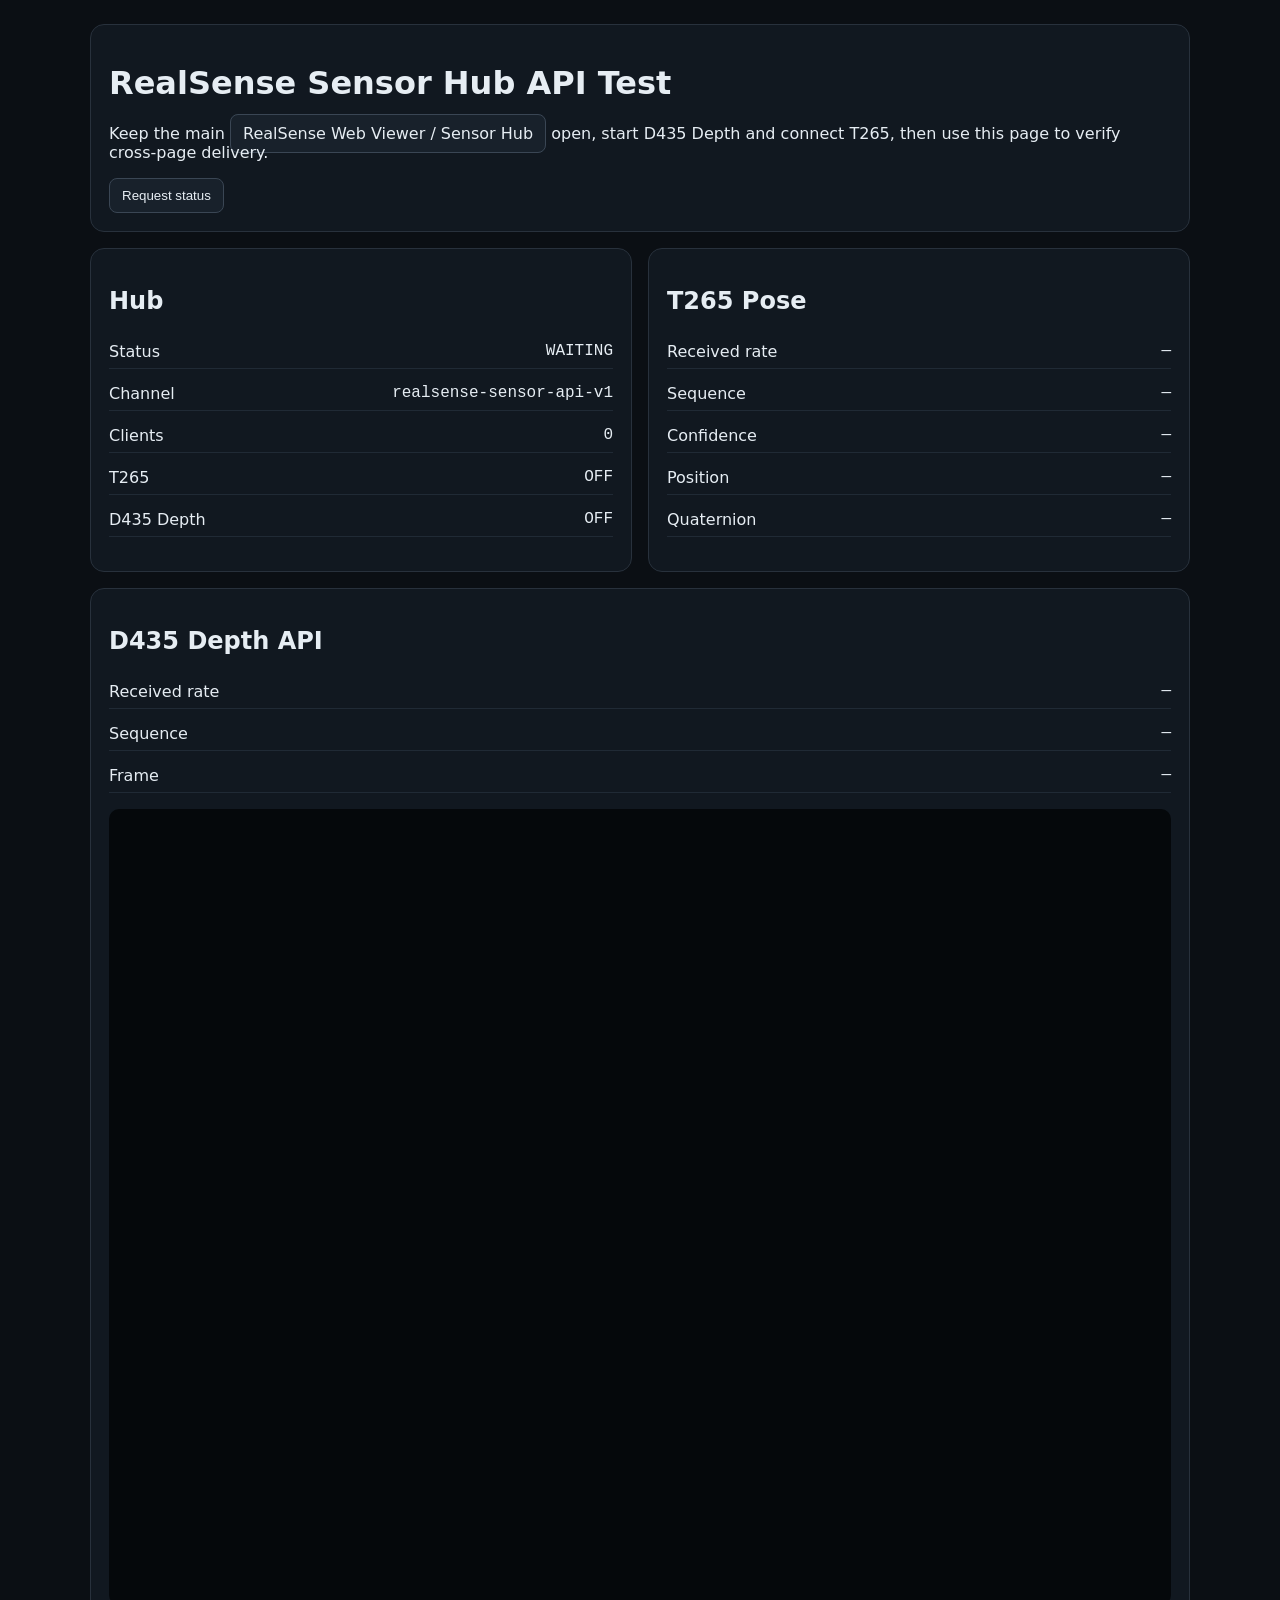
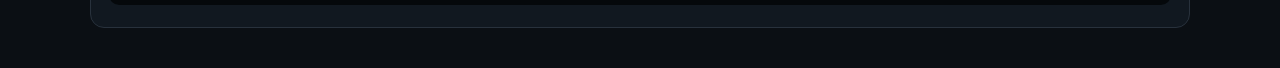
==== sensor-api-test.html @ 2f313cc5 "Add Sensor Hub diagnostic page" ====
<!doctype html>
<html lang="en">
<head>
<meta charset="utf-8">
<meta name="viewport" content="width=device-width,initial-scale=1">
<title>RealSense Sensor Hub API Test</title>
<style>
:root{color-scheme:dark;font-family:Inter,system-ui,sans-serif}body{margin:0;background:#0b0f14;color:#e6edf3}main{max-width:1100px;margin:auto;padding:24px}.card{background:#111820;border:1px solid #28313c;border-radius:14px;padding:18px;margin-bottom:16px}.grid{display:grid;grid-template-columns:repeat(2,minmax(0,1fr));gap:16px}dl{display:grid;gap:8px}dl div{display:flex;justify-content:space-between;border-bottom:1px solid #202a35;padding:7px 0}dd{margin:0;font-family:ui-monospace,monospace;text-align:right}canvas{width:100%;image-rendering:pixelated;background:#05080b;border-radius:10px}button,a{background:#18212b;color:#e6edf3;border:1px solid #3a4654;border-radius:8px;padding:9px 12px;text-decoration:none}code{font-family:ui-monospace,monospace}@media(max-width:760px){.grid{grid-template-columns:1fr}}
</style>
</head>
<body><main>
<div class="card"><h1>RealSense Sensor Hub API Test</h1><p>Keep the main <a href="./" target="_blank">RealSense Web Viewer / Sensor Hub</a> open, start D435 Depth and connect T265, then use this page to verify cross-page delivery.</p><button id="refresh">Request status</button></div>
<div class="grid">
<section class="card"><h2>Hub</h2><dl>
<div><dt>Status</dt><dd id="hubStatus">WAITING</dd></div>
<div><dt>Channel</dt><dd id="channel">—</dd></div>
<div><dt>Clients</dt><dd id="clients">0</dd></div>
<div><dt>T265</dt><dd id="t265Status">OFF</dd></div>
<div><dt>D435 Depth</dt><dd id="depthStatus">OFF</dd></div>
</dl></section>
<section class="card"><h2>T265 Pose</h2><dl>
<div><dt>Received rate</dt><dd id="poseRate">—</dd></div>
<div><dt>Sequence</dt><dd id="poseSeq">—</dd></div>
<div><dt>Confidence</dt><dd id="confidence">—</dd></div>
<div><dt>Position</dt><dd id="position">—</dd></div>
<div><dt>Quaternion</dt><dd id="quaternion">—</dd></div>
</dl></section>
</div>
<section class="card"><h2>D435 Depth API</h2><dl>
<div><dt>Received rate</dt><dd id="depthRate">—</dd></div>
<div><dt>Sequence</dt><dd id="depthSeq">—</dd></div>
<div><dt>Frame</dt><dd id="depthShape">—</dd></div>
</dl><canvas id="depthCanvas" width="320" height="240"></canvas></section>
</main><script type="module" src="src/sensor-api-test.js"></script></body></html>
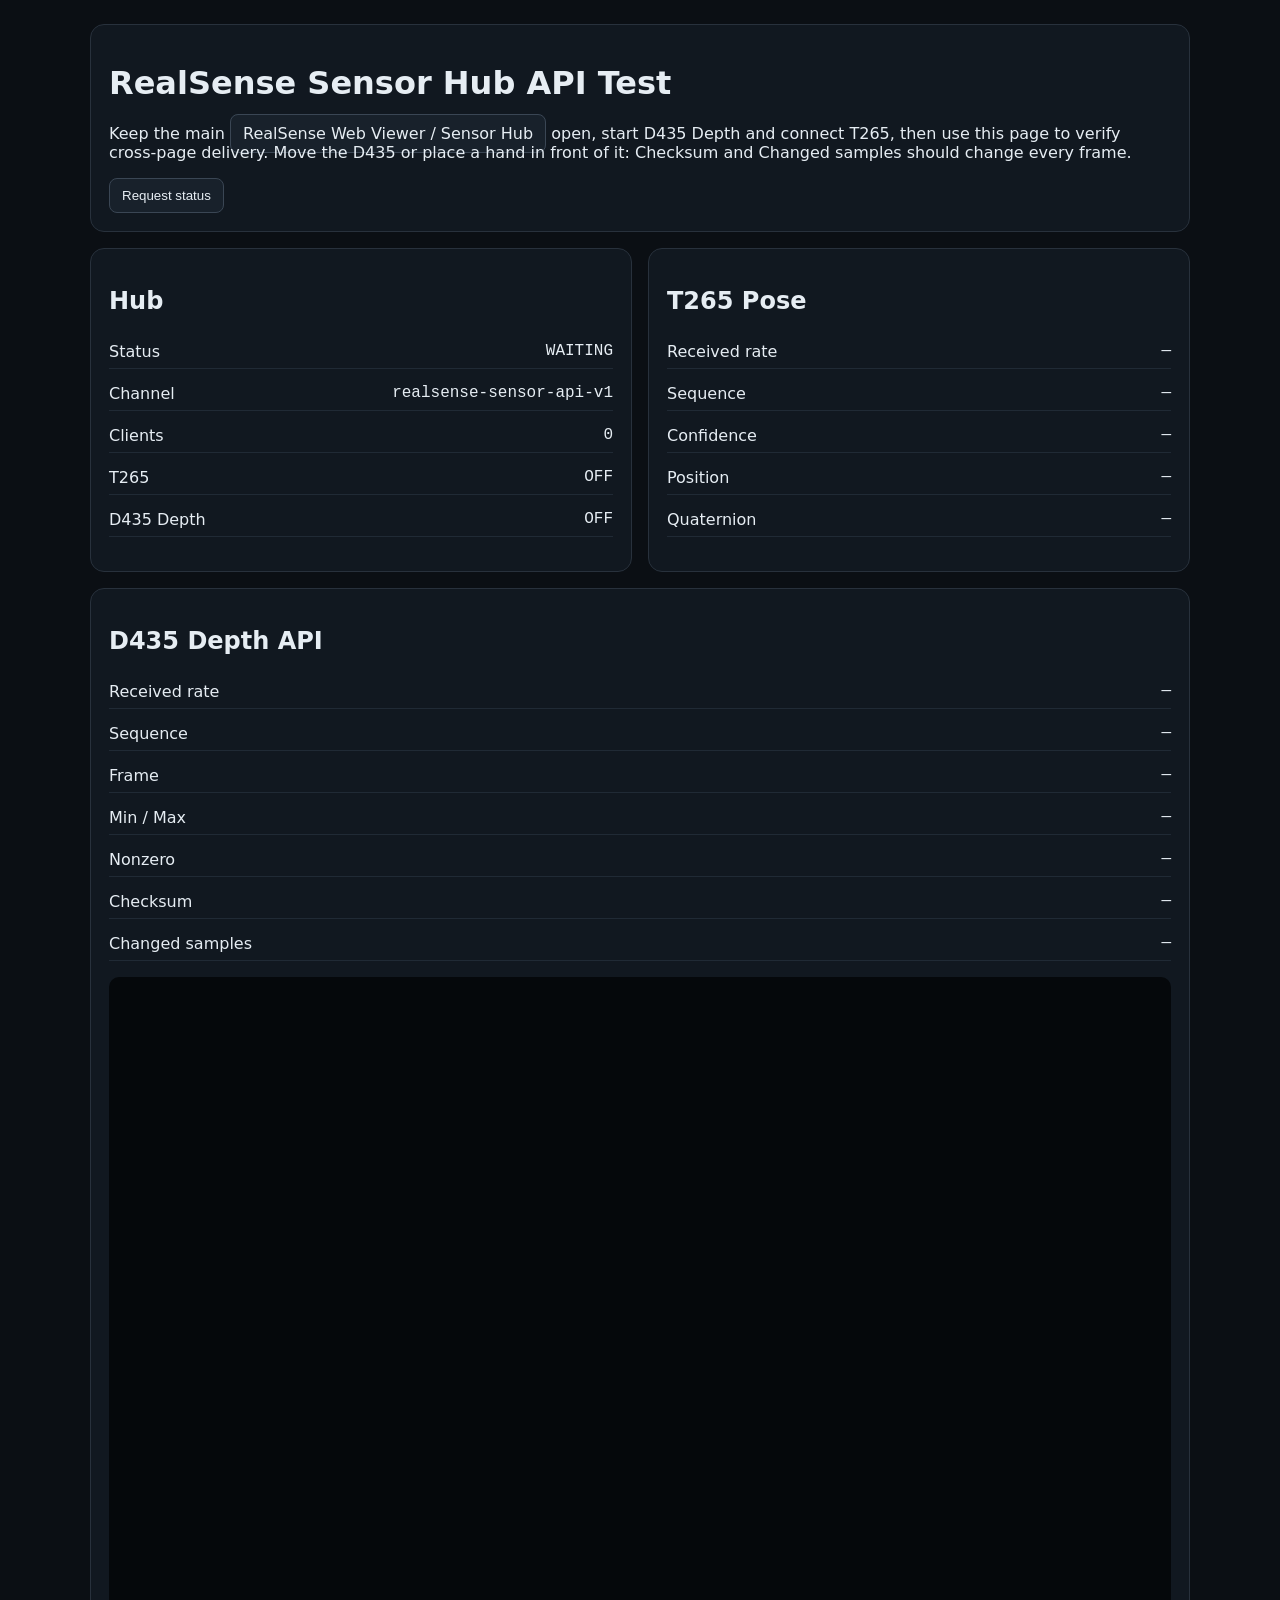
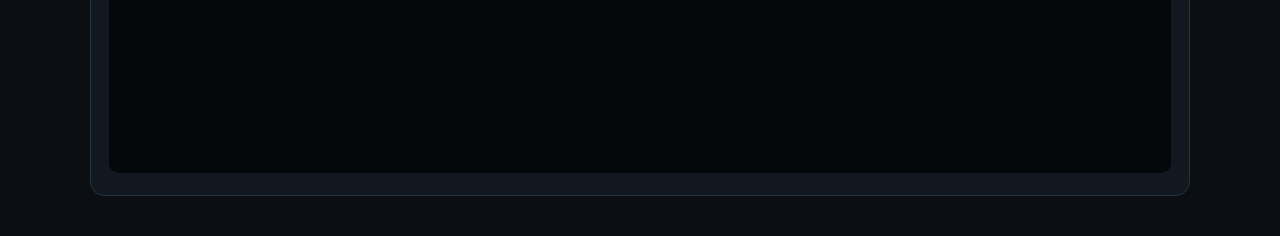
==== commit 52f5de35: "Show depth checksum and change rate" ====
--- a/sensor-api-test.html
+++ b/sensor-api-test.html
@@ -9,7 +9,7 @@
 </style>
 </head>
 <body><main>
-<div class="card"><h1>RealSense Sensor Hub API Test</h1><p>Keep the main <a href="./" target="_blank">RealSense Web Viewer / Sensor Hub</a> open, start D435 Depth and connect T265, then use this page to verify cross-page delivery.</p><button id="refresh">Request status</button></div>
+<div class="card"><h1>RealSense Sensor Hub API Test</h1><p>Keep the main <a href="./" target="_blank">RealSense Web Viewer / Sensor Hub</a> open, start D435 Depth and connect T265, then use this page to verify cross-page delivery. Move the D435 or place a hand in front of it: Checksum and Changed samples should change every frame.</p><button id="refresh">Request status</button></div>
 <div class="grid">
 <section class="card"><h2>Hub</h2><dl>
 <div><dt>Status</dt><dd id="hubStatus">WAITING</dd></div>
@@ -30,5 +30,9 @@
 <div><dt>Received rate</dt><dd id="depthRate">—</dd></div>
 <div><dt>Sequence</dt><dd id="depthSeq">—</dd></div>
 <div><dt>Frame</dt><dd id="depthShape">—</dd></div>
+<div><dt>Min / Max</dt><dd id="depthMinMax">—</dd></div>
+<div><dt>Nonzero</dt><dd id="depthNonzero">—</dd></div>
+<div><dt>Checksum</dt><dd id="depthChecksum">—</dd></div>
+<div><dt>Changed samples</dt><dd id="depthChanged">—</dd></div>
 </dl><canvas id="depthCanvas" width="320" height="240"></canvas></section>
 </main><script type="module" src="src/sensor-api-test.js"></script></body></html>
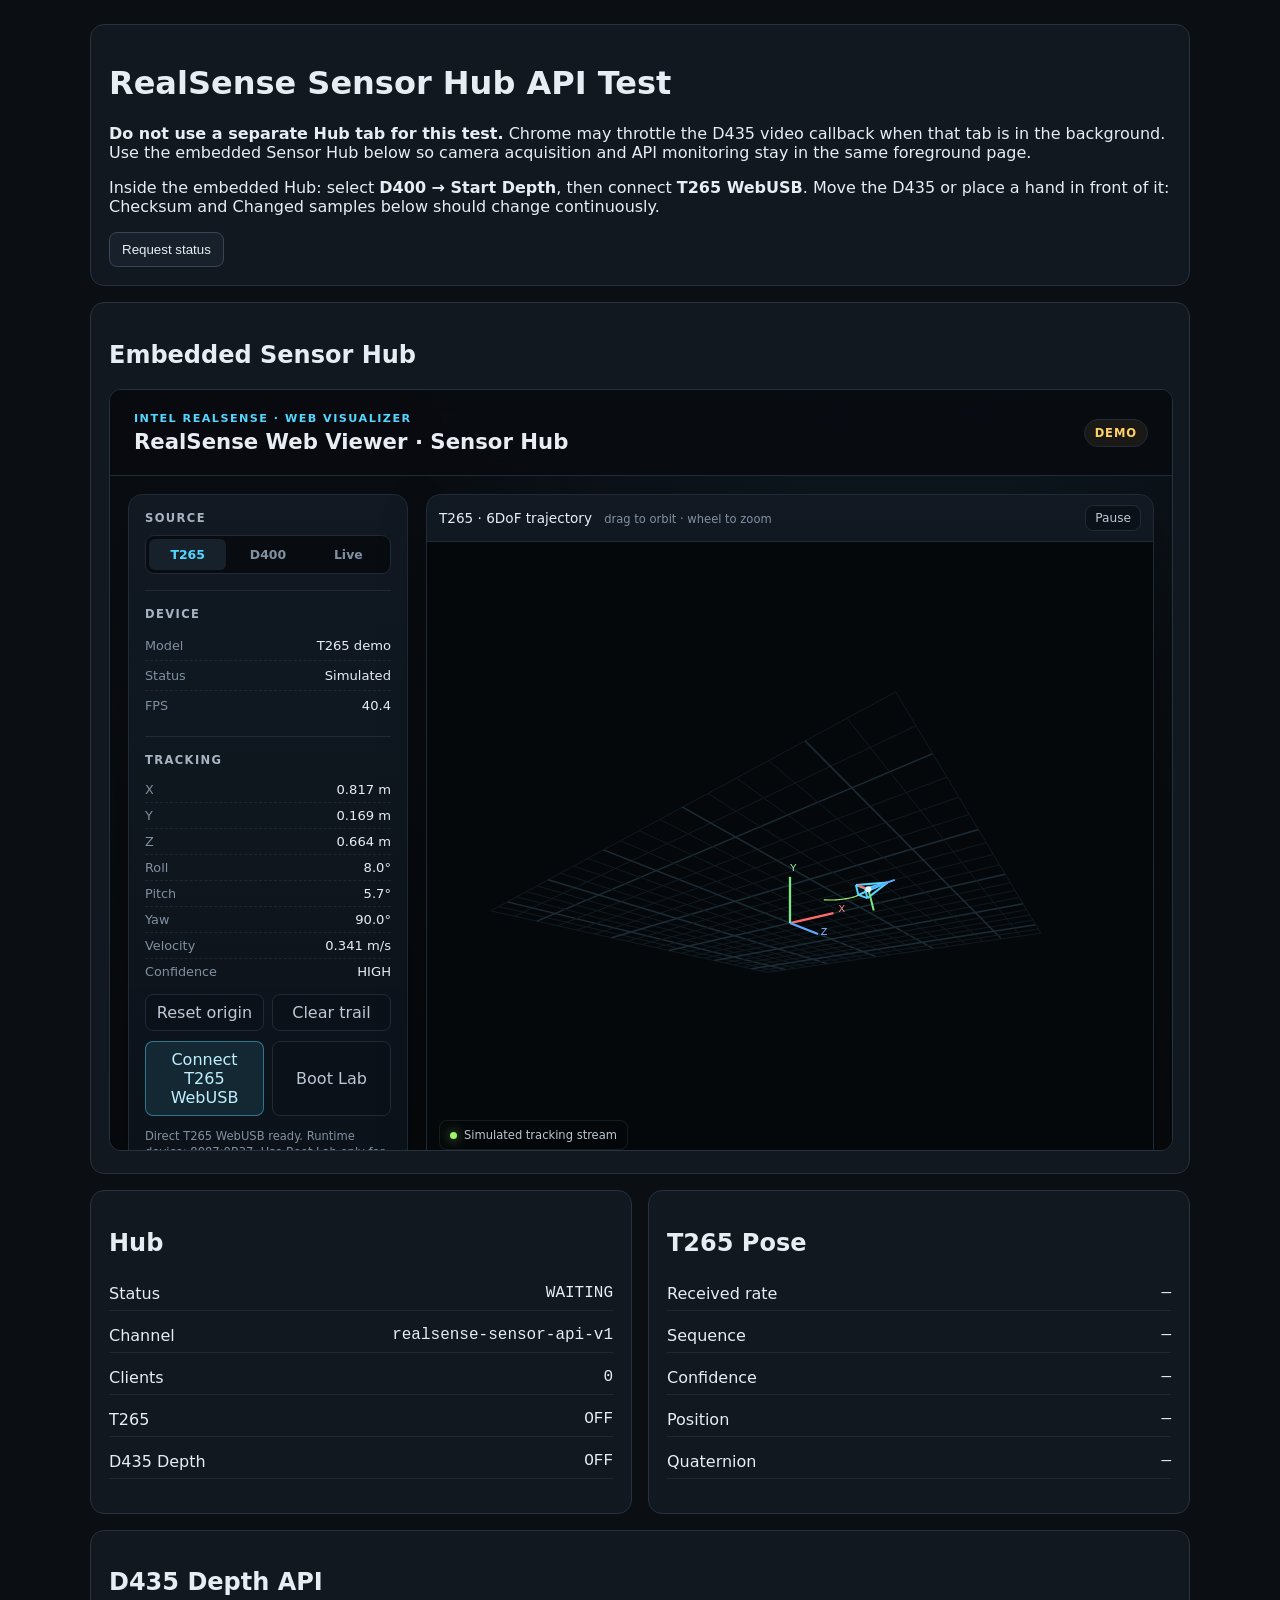
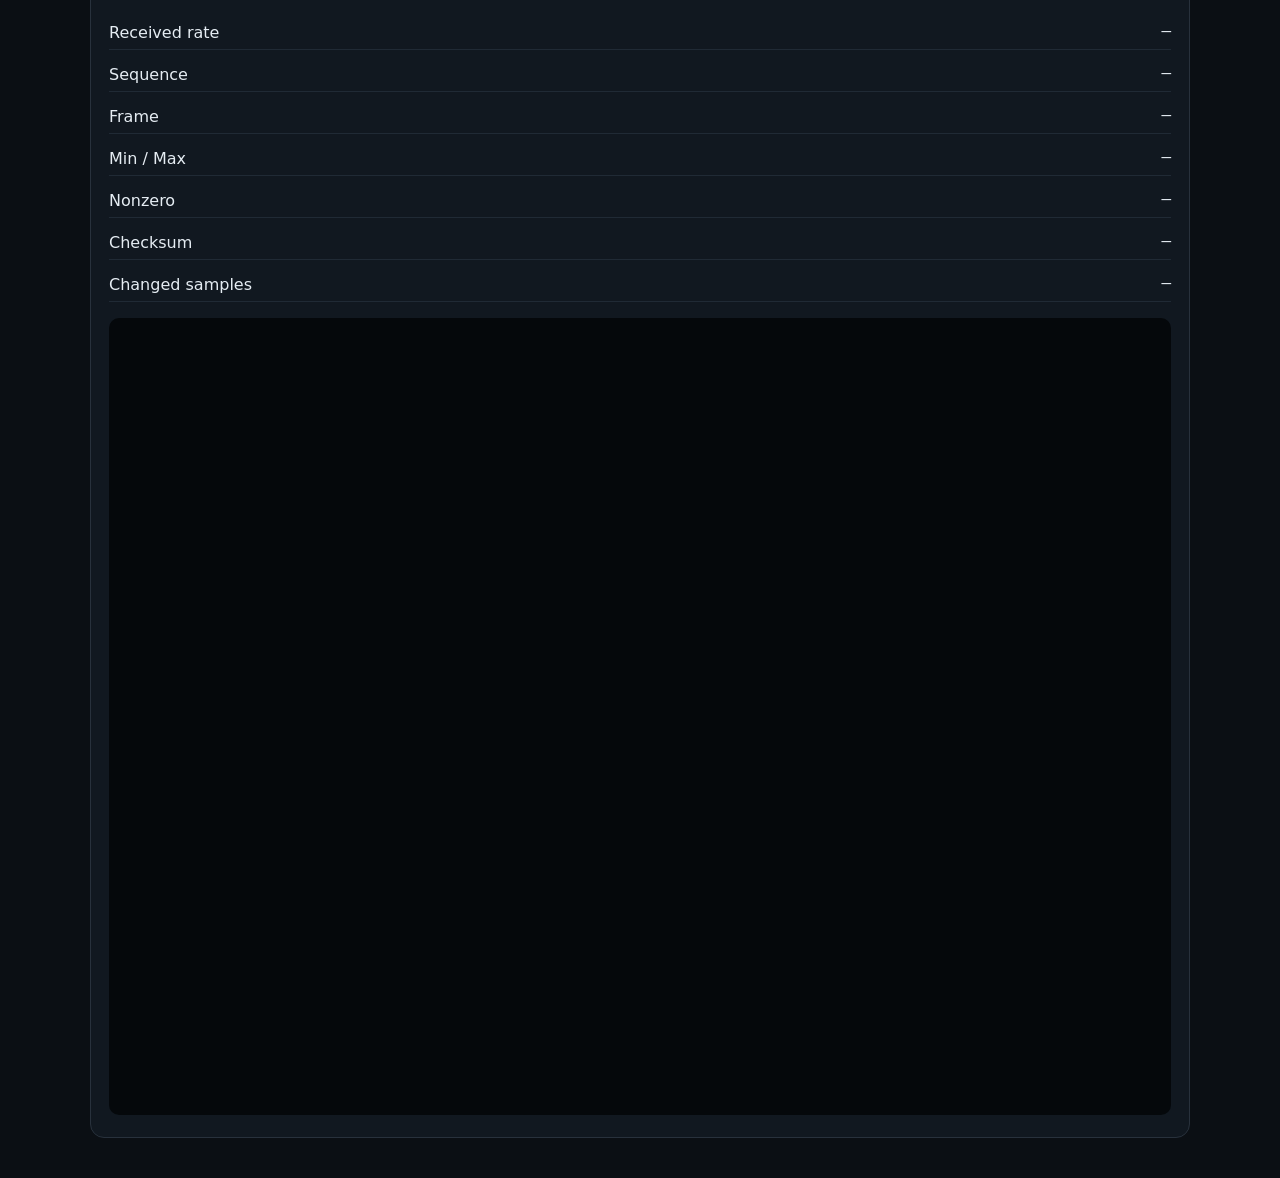
==== commit e6217288: "Embed Sensor Hub in API test to avoid background throttling" ====
--- a/sensor-api-test.html
+++ b/sensor-api-test.html
@@ -5,11 +5,17 @@
 <meta name="viewport" content="width=device-width,initial-scale=1">
 <title>RealSense Sensor Hub API Test</title>
 <style>
-:root{color-scheme:dark;font-family:Inter,system-ui,sans-serif}body{margin:0;background:#0b0f14;color:#e6edf3}main{max-width:1100px;margin:auto;padding:24px}.card{background:#111820;border:1px solid #28313c;border-radius:14px;padding:18px;margin-bottom:16px}.grid{display:grid;grid-template-columns:repeat(2,minmax(0,1fr));gap:16px}dl{display:grid;gap:8px}dl div{display:flex;justify-content:space-between;border-bottom:1px solid #202a35;padding:7px 0}dd{margin:0;font-family:ui-monospace,monospace;text-align:right}canvas{width:100%;image-rendering:pixelated;background:#05080b;border-radius:10px}button,a{background:#18212b;color:#e6edf3;border:1px solid #3a4654;border-radius:8px;padding:9px 12px;text-decoration:none}code{font-family:ui-monospace,monospace}@media(max-width:760px){.grid{grid-template-columns:1fr}}
+:root{color-scheme:dark;font-family:Inter,system-ui,sans-serif}body{margin:0;background:#0b0f14;color:#e6edf3}main{max-width:1100px;margin:auto;padding:24px}.card{background:#111820;border:1px solid #28313c;border-radius:14px;padding:18px;margin-bottom:16px}.hub-frame{width:100%;height:760px;border:1px solid #28313c;border-radius:12px;background:#0b0f14}.grid{display:grid;grid-template-columns:repeat(2,minmax(0,1fr));gap:16px}dl{display:grid;gap:8px}dl div{display:flex;justify-content:space-between;border-bottom:1px solid #202a35;padding:7px 0}dd{margin:0;font-family:ui-monospace,monospace;text-align:right}canvas{width:100%;image-rendering:pixelated;background:#05080b;border-radius:10px}button,a{background:#18212b;color:#e6edf3;border:1px solid #3a4654;border-radius:8px;padding:9px 12px;text-decoration:none}code{font-family:ui-monospace,monospace}@media(max-width:760px){.grid{grid-template-columns:1fr}}
 </style>
 </head>
 <body><main>
-<div class="card"><h1>RealSense Sensor Hub API Test</h1><p>Keep the main <a href="./" target="_blank">RealSense Web Viewer / Sensor Hub</a> open, start D435 Depth and connect T265, then use this page to verify cross-page delivery. Move the D435 or place a hand in front of it: Checksum and Changed samples should change every frame.</p><button id="refresh">Request status</button></div>
+<div class="card"><h1>RealSense Sensor Hub API Test</h1>
+<p><strong>Do not use a separate Hub tab for this test.</strong> Chrome may throttle the D435 video callback when that tab is in the background. Use the embedded Sensor Hub below so camera acquisition and API monitoring stay in the same foreground page.</p>
+<p>Inside the embedded Hub: select <strong>D400 → Start Depth</strong>, then connect <strong>T265 WebUSB</strong>. Move the D435 or place a hand in front of it: Checksum and Changed samples below should change continuously.</p>
+<button id="refresh">Request status</button></div>
+<section class="card"><h2>Embedded Sensor Hub</h2>
+<iframe id="hubFrame" class="hub-frame" src="./?embeddedHub=1" allow="camera; usb" title="Embedded RealSense Sensor Hub"></iframe>
+</section>
 <div class="grid">
 <section class="card"><h2>Hub</h2><dl>
 <div><dt>Status</dt><dd id="hubStatus">WAITING</dd></div>
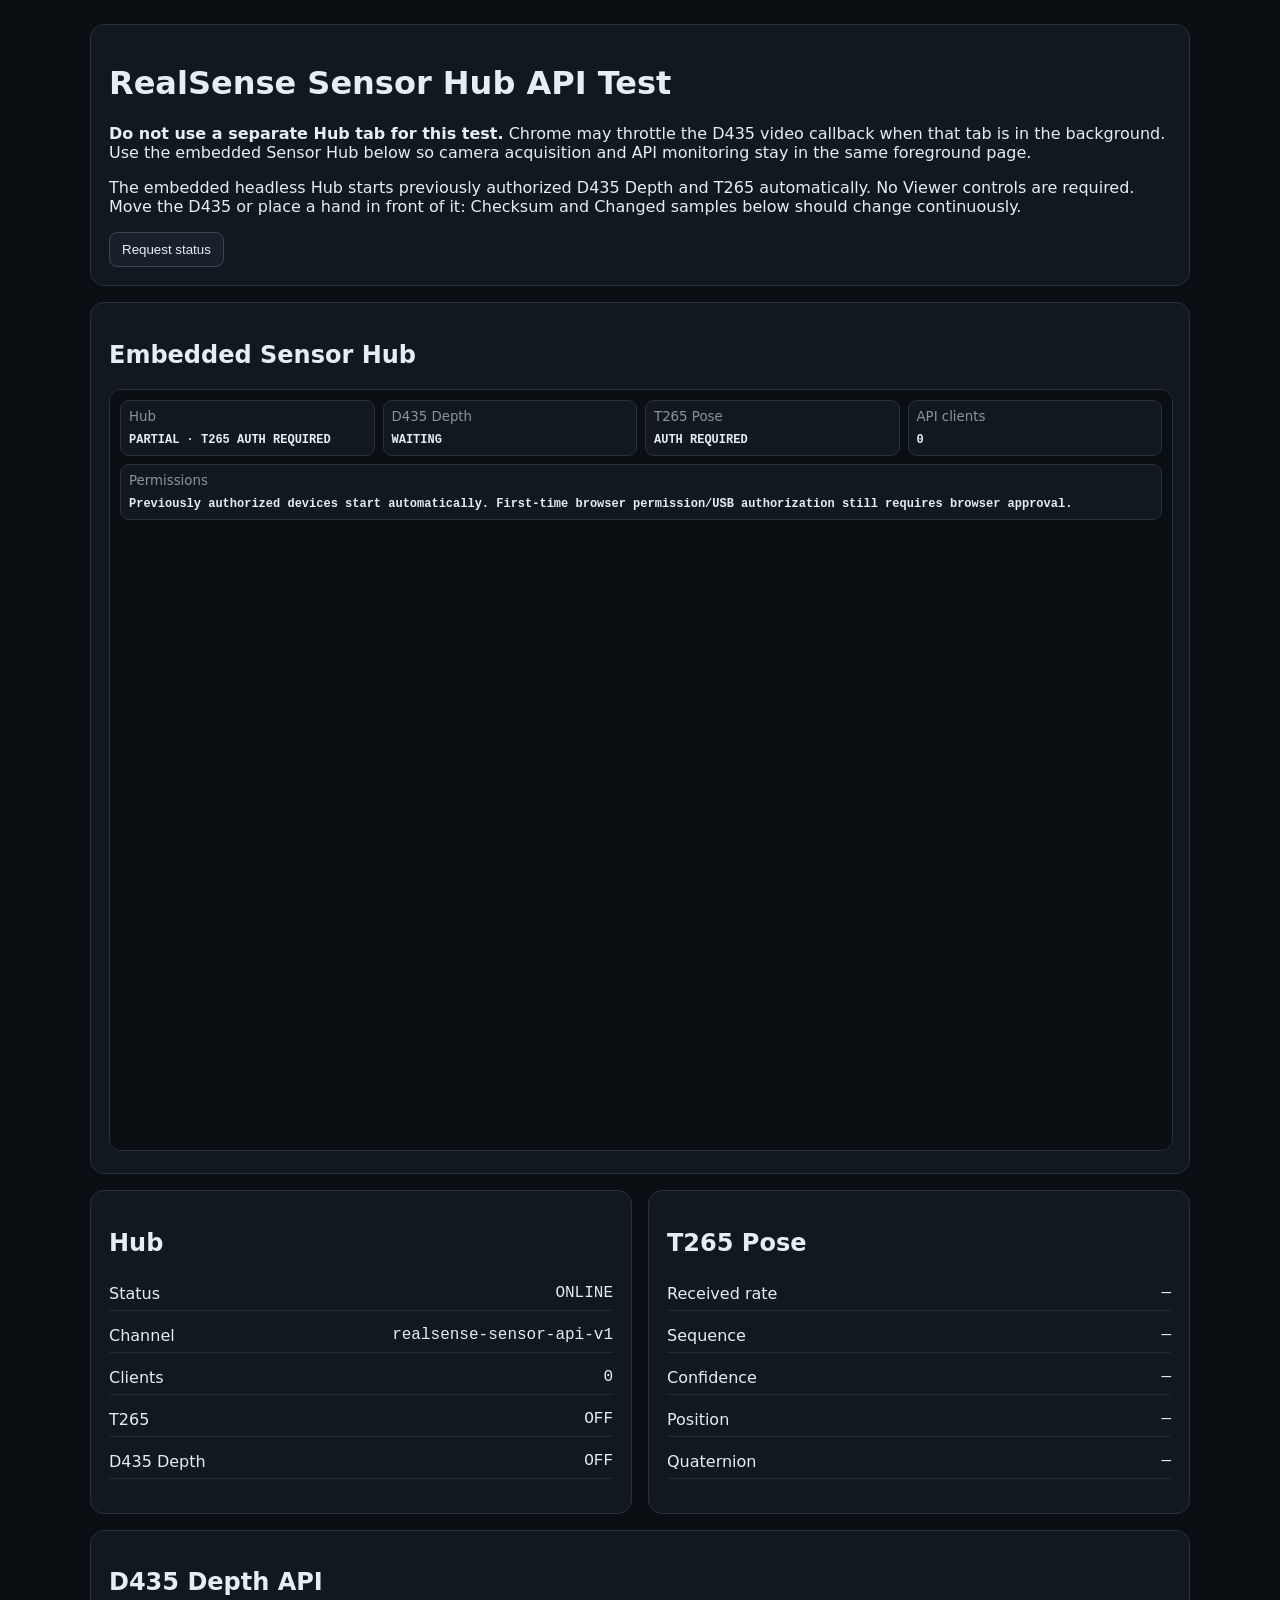
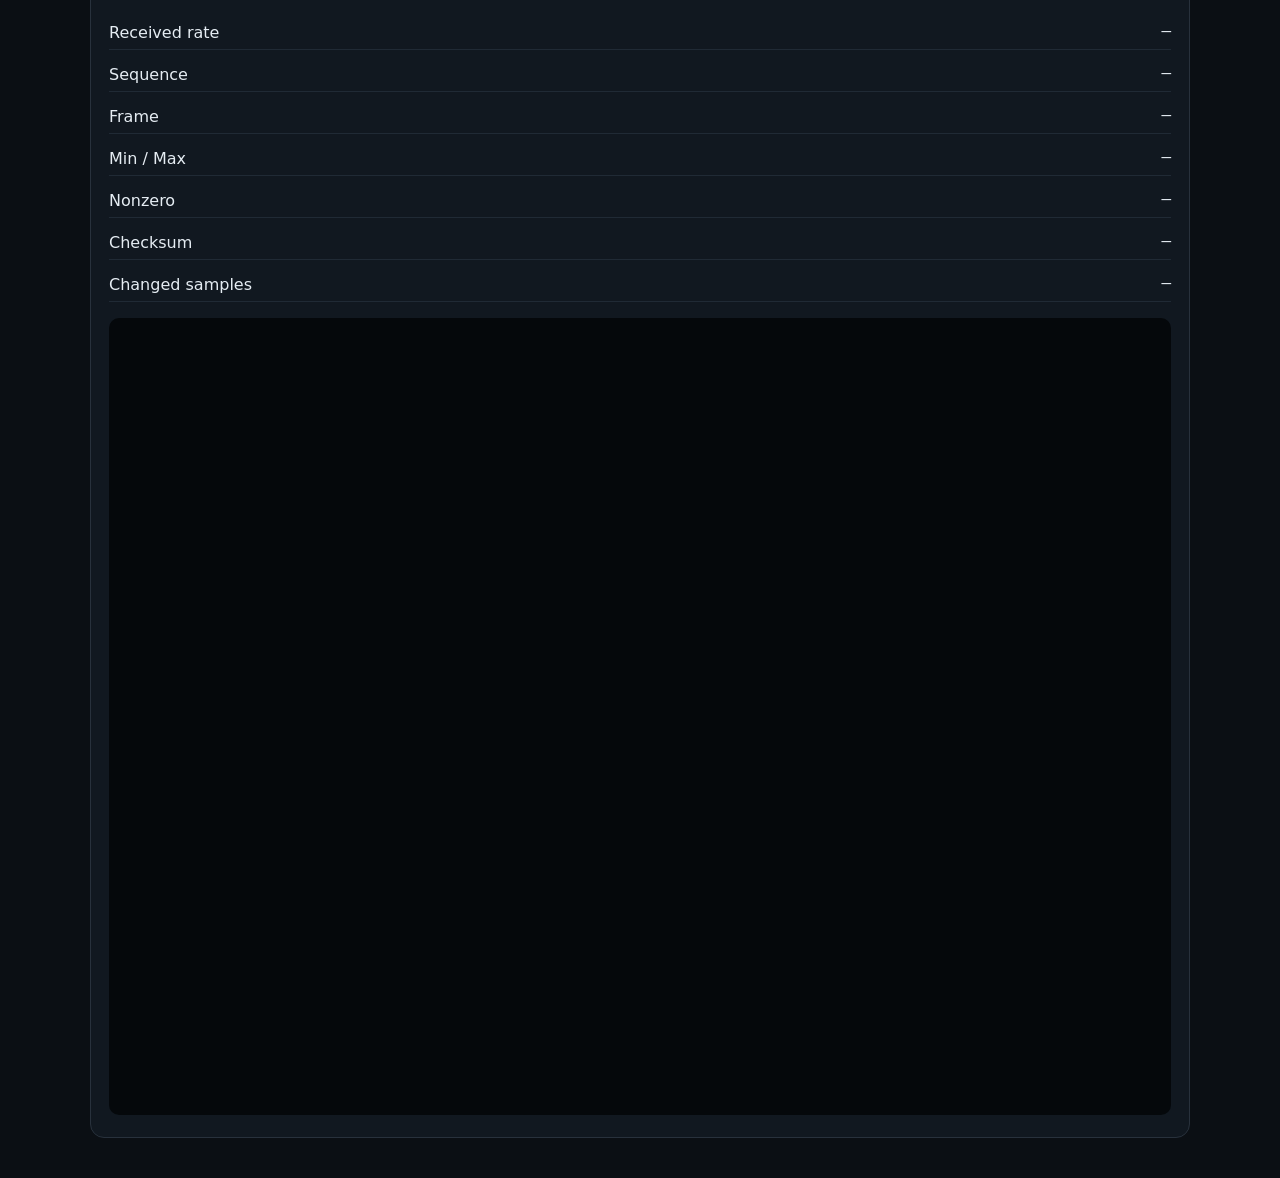
==== commit ef238c17: "Use headless Sensor Hub in API test" ====
--- a/sensor-api-test.html
+++ b/sensor-api-test.html
@@ -11,10 +11,10 @@
 <body><main>
 <div class="card"><h1>RealSense Sensor Hub API Test</h1>
 <p><strong>Do not use a separate Hub tab for this test.</strong> Chrome may throttle the D435 video callback when that tab is in the background. Use the embedded Sensor Hub below so camera acquisition and API monitoring stay in the same foreground page.</p>
-<p>Inside the embedded Hub: select <strong>D400 → Start Depth</strong>, then connect <strong>T265 WebUSB</strong>. Move the D435 or place a hand in front of it: Checksum and Changed samples below should change continuously.</p>
+<p>The embedded headless Hub starts previously authorized D435 Depth and T265 automatically. No Viewer controls are required. Move the D435 or place a hand in front of it: Checksum and Changed samples below should change continuously.</p>
 <button id="refresh">Request status</button></div>
 <section class="card"><h2>Embedded Sensor Hub</h2>
-<iframe id="hubFrame" class="hub-frame" src="./?embeddedHub=1" allow="camera; usb" title="Embedded RealSense Sensor Hub"></iframe>
+<iframe id="hubFrame" class="hub-frame" src="./sensor-hub.html" allow="camera; usb" title="Embedded RealSense Sensor Hub"></iframe>
 </section>
 <div class="grid">
 <section class="card"><h2>Hub</h2><dl>
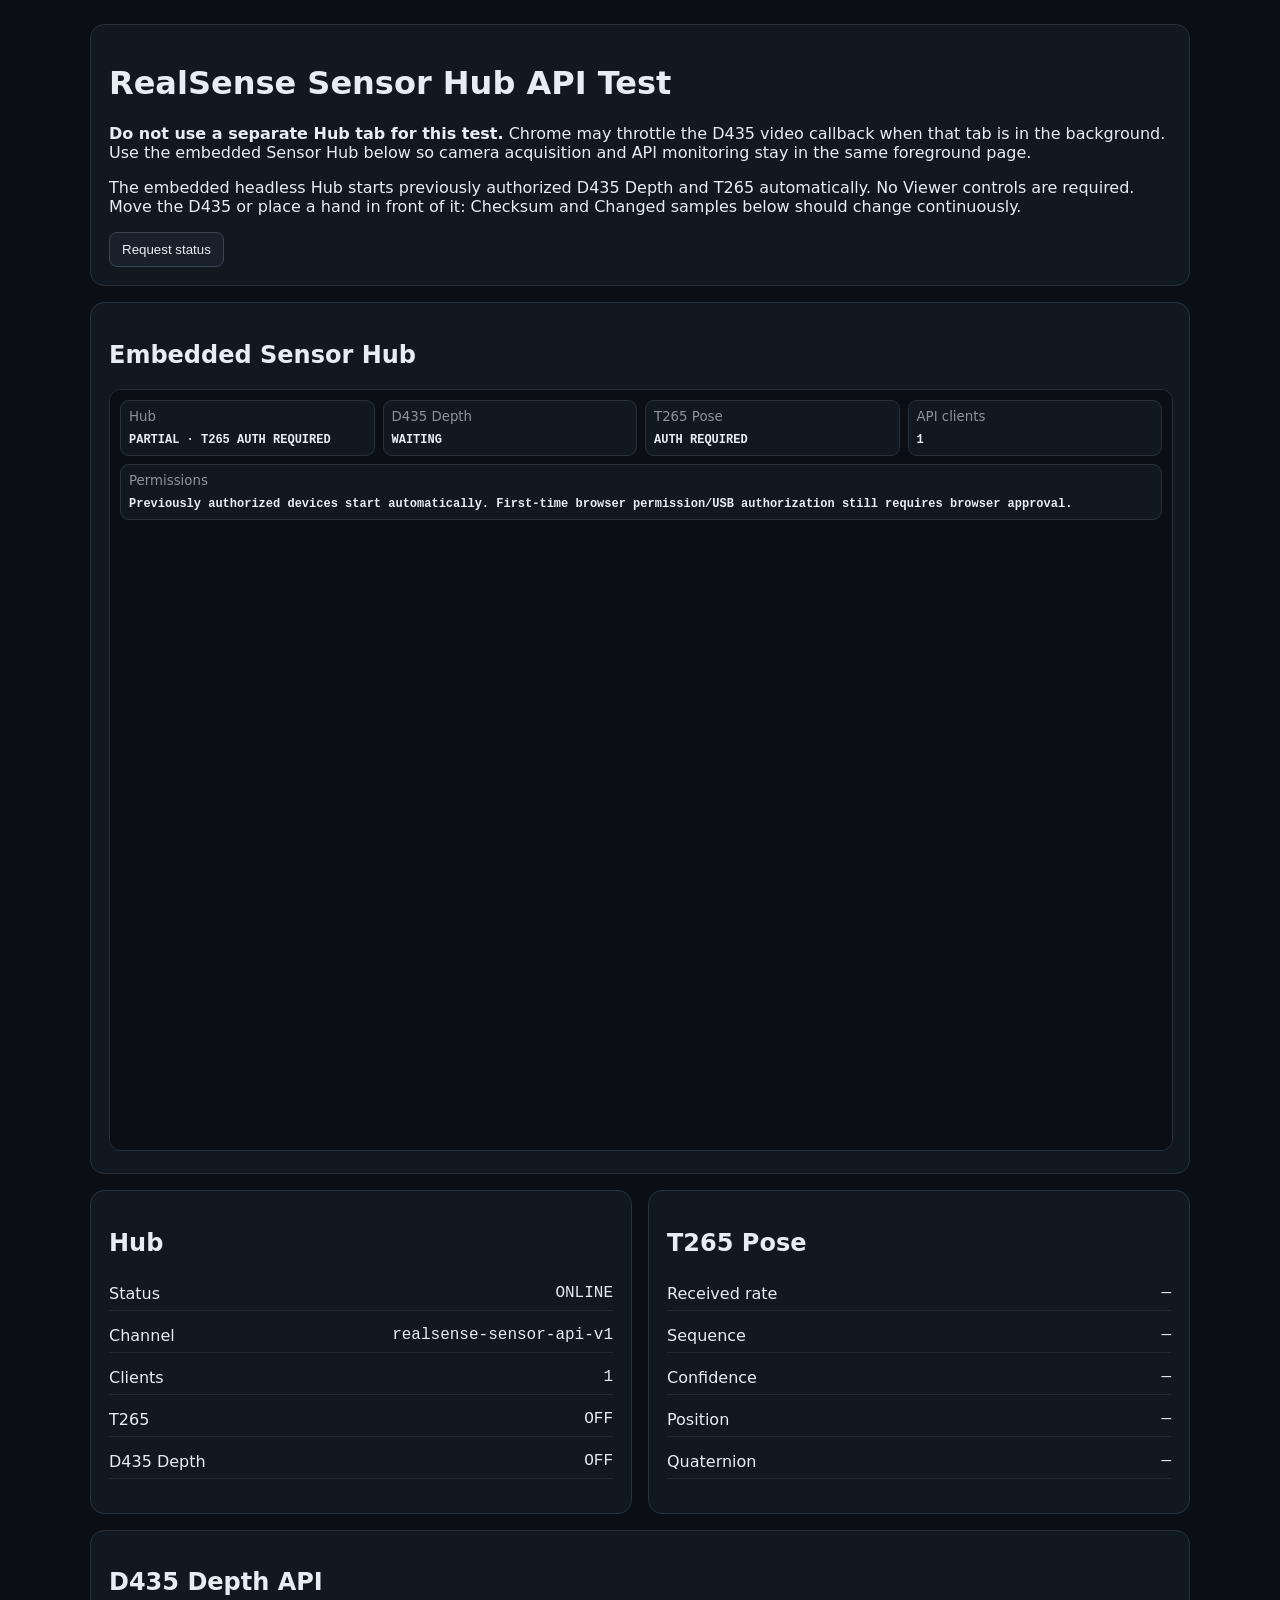
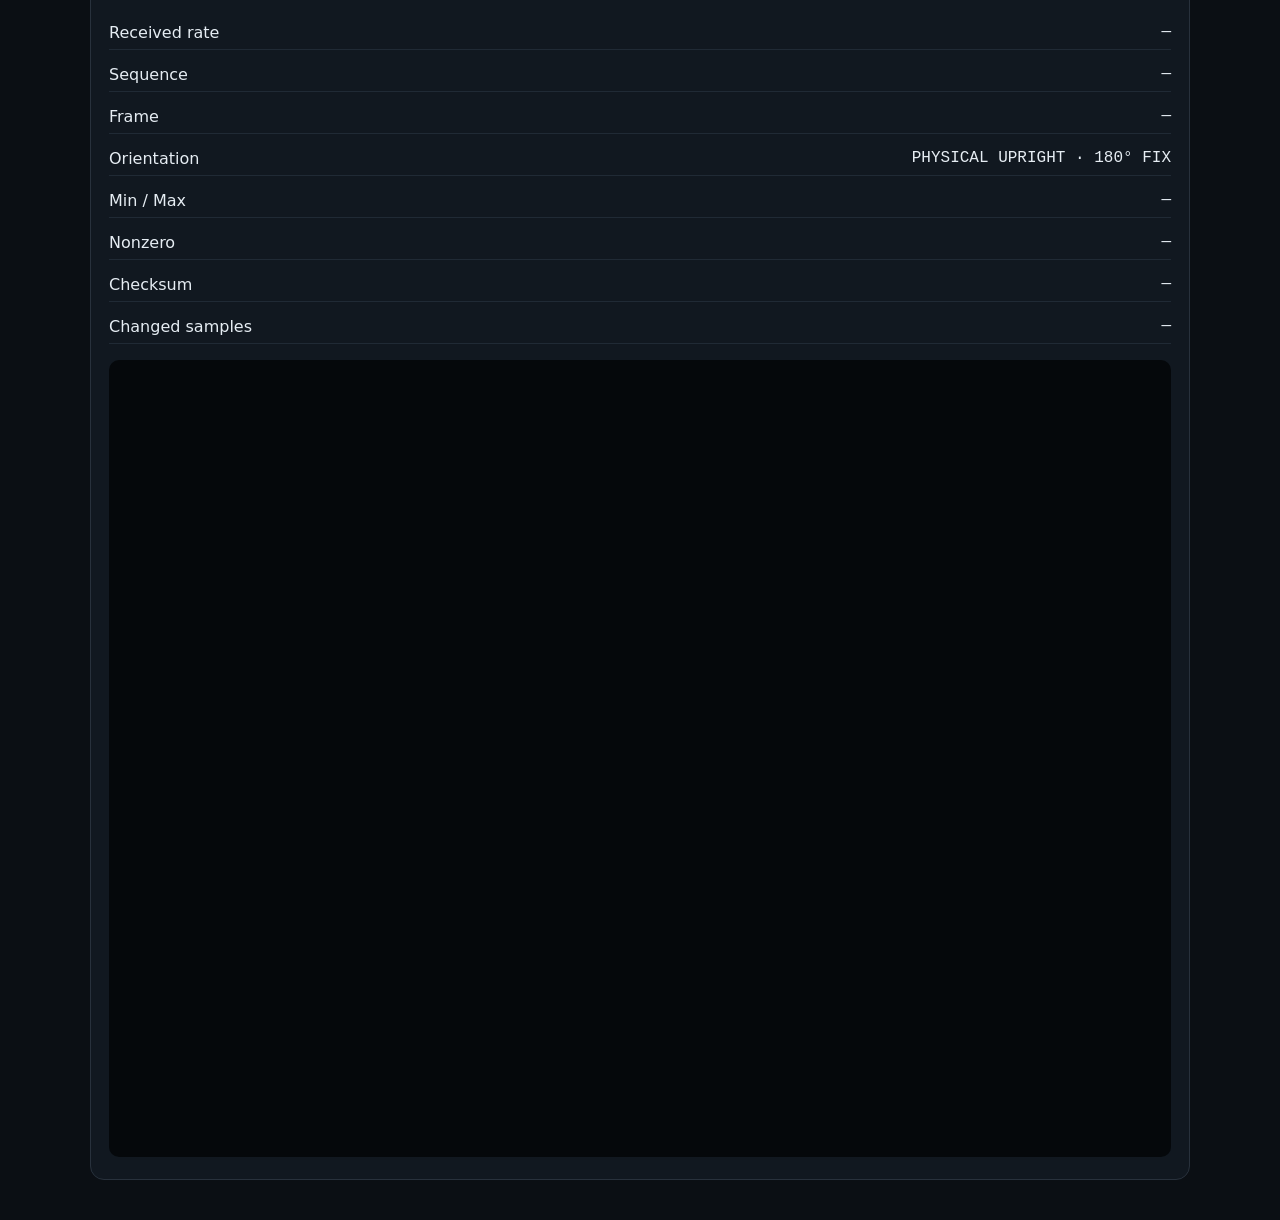
==== commit b119a8f8: "Show corrected D435 orientation in API test" ====
--- a/sensor-api-test.html
+++ b/sensor-api-test.html
@@ -36,6 +36,7 @@
 <div><dt>Received rate</dt><dd id="depthRate">—</dd></div>
 <div><dt>Sequence</dt><dd id="depthSeq">—</dd></div>
 <div><dt>Frame</dt><dd id="depthShape">—</dd></div>
+<div><dt>Orientation</dt><dd>PHYSICAL UPRIGHT · 180° FIX</dd></div>
 <div><dt>Min / Max</dt><dd id="depthMinMax">—</dd></div>
 <div><dt>Nonzero</dt><dd id="depthNonzero">—</dd></div>
 <div><dt>Checksum</dt><dd id="depthChecksum">—</dd></div>
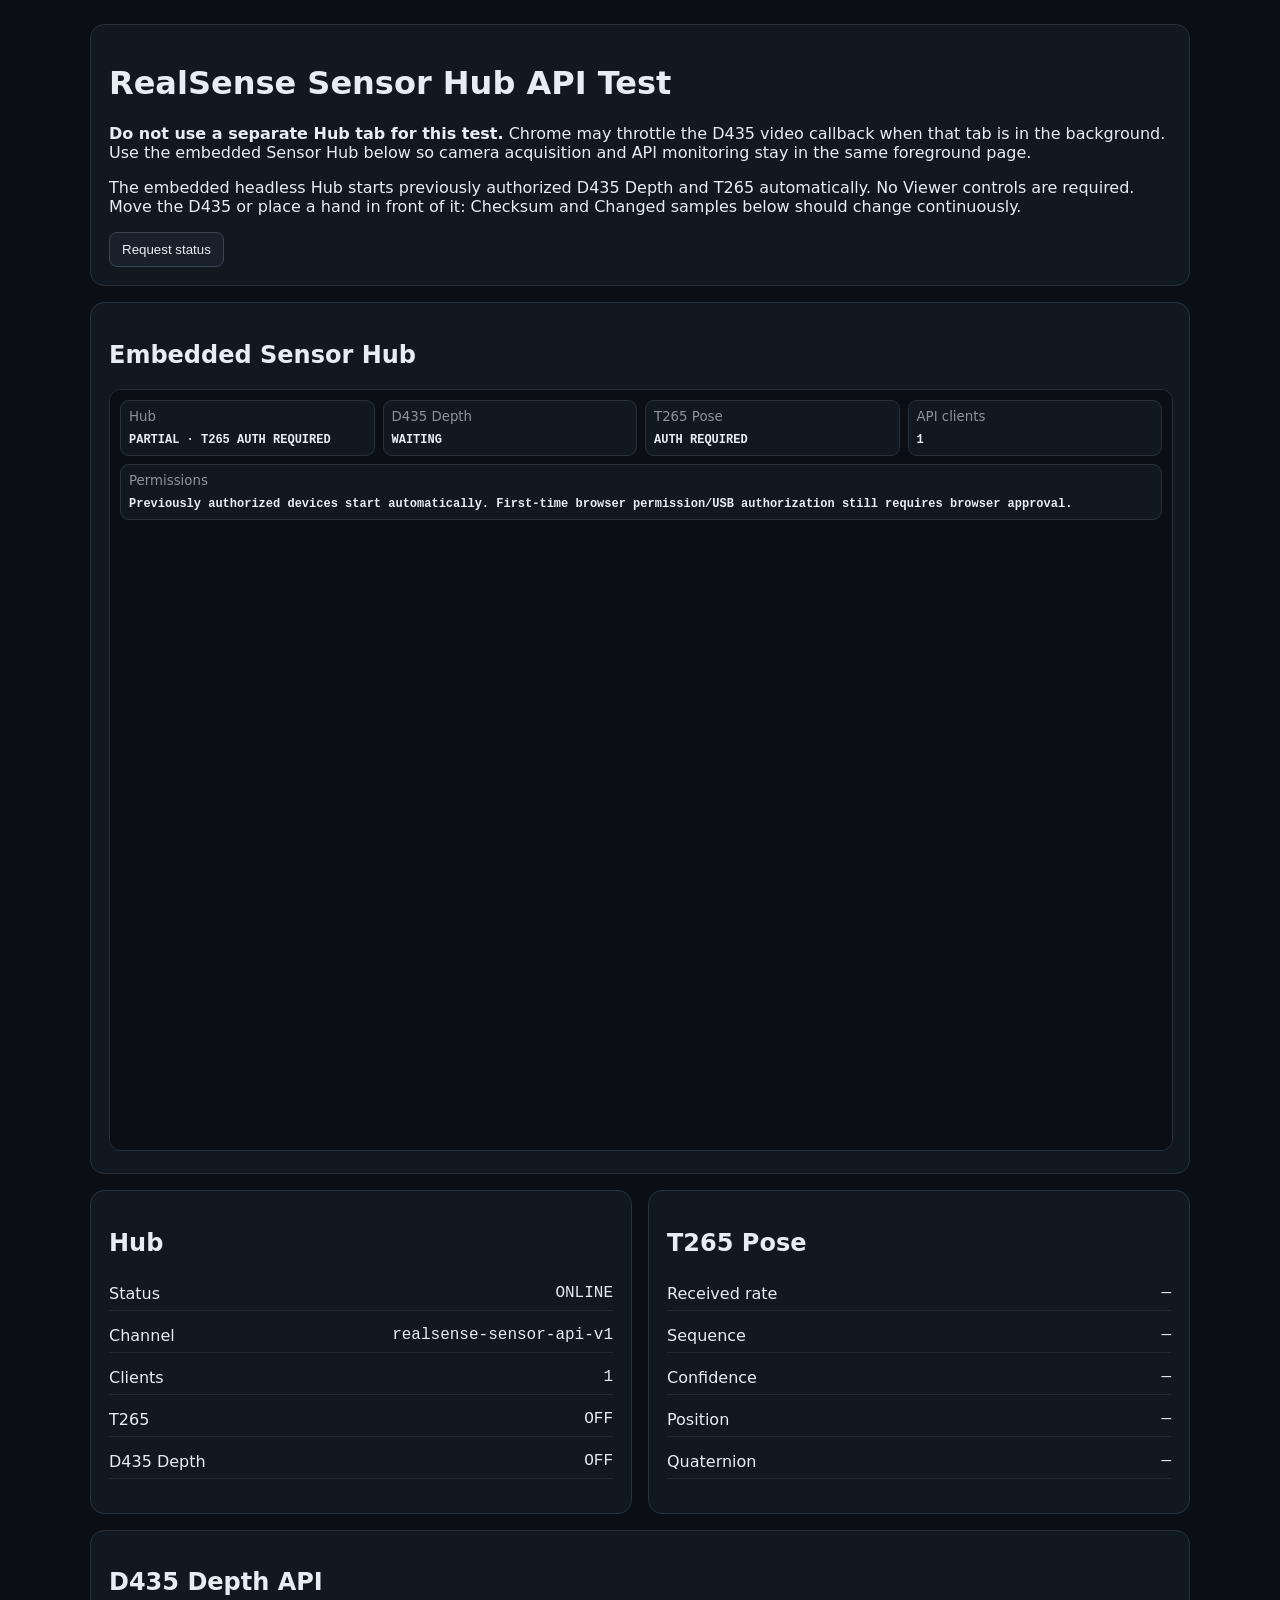
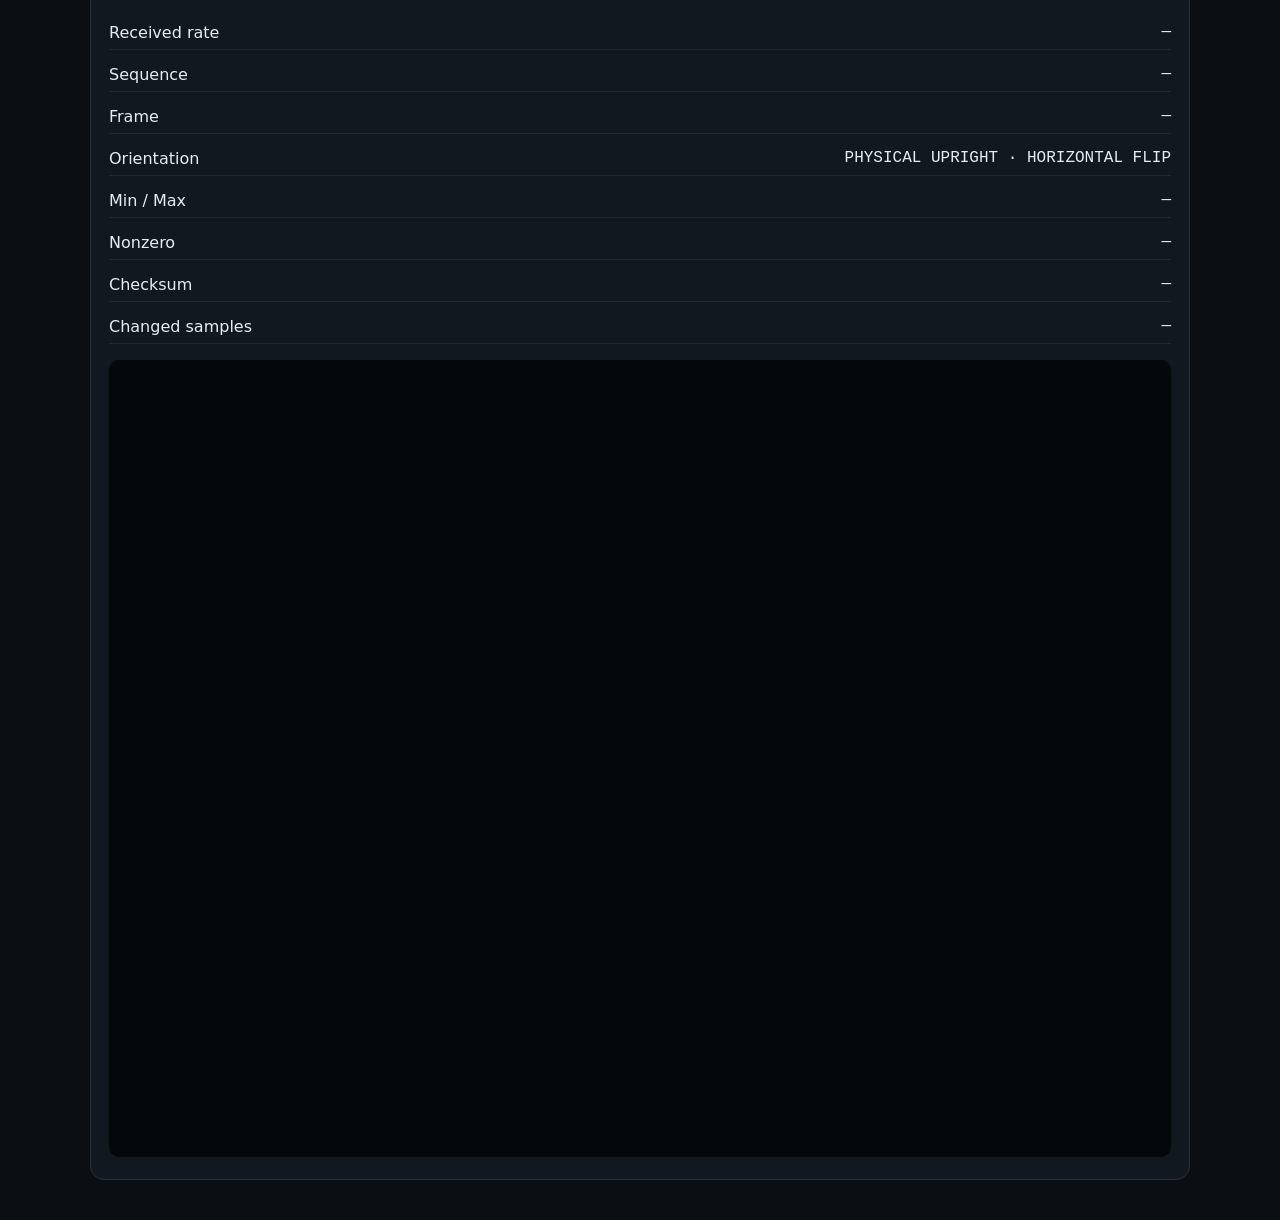
==== commit 33d20acb: "Show horizontal D435 orientation correction" ====
--- a/sensor-api-test.html
+++ b/sensor-api-test.html
@@ -36,7 +36,7 @@
 <div><dt>Received rate</dt><dd id="depthRate">—</dd></div>
 <div><dt>Sequence</dt><dd id="depthSeq">—</dd></div>
 <div><dt>Frame</dt><dd id="depthShape">—</dd></div>
-<div><dt>Orientation</dt><dd>PHYSICAL UPRIGHT · 180° FIX</dd></div>
+<div><dt>Orientation</dt><dd>PHYSICAL UPRIGHT · HORIZONTAL FLIP</dd></div>
 <div><dt>Min / Max</dt><dd id="depthMinMax">—</dd></div>
 <div><dt>Nonzero</dt><dd id="depthNonzero">—</dd></div>
 <div><dt>Checksum</dt><dd id="depthChecksum">—</dd></div>
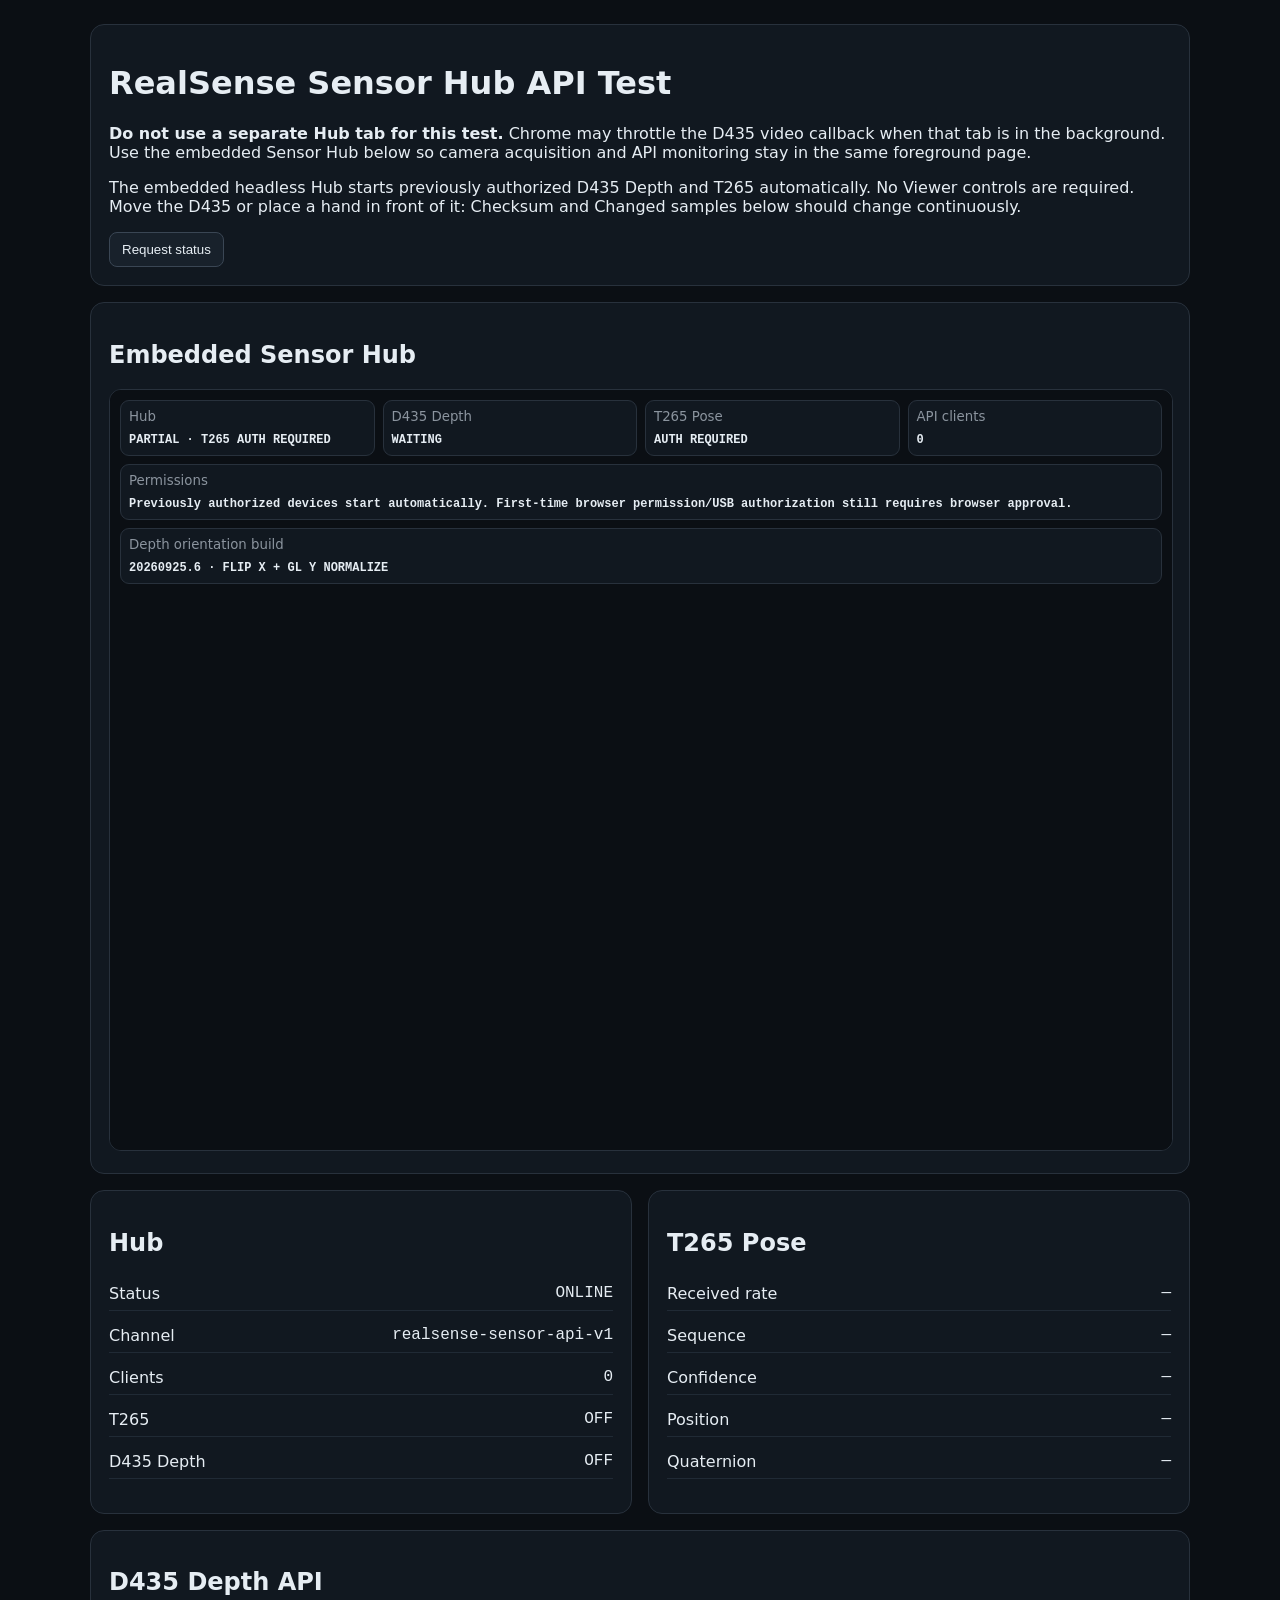
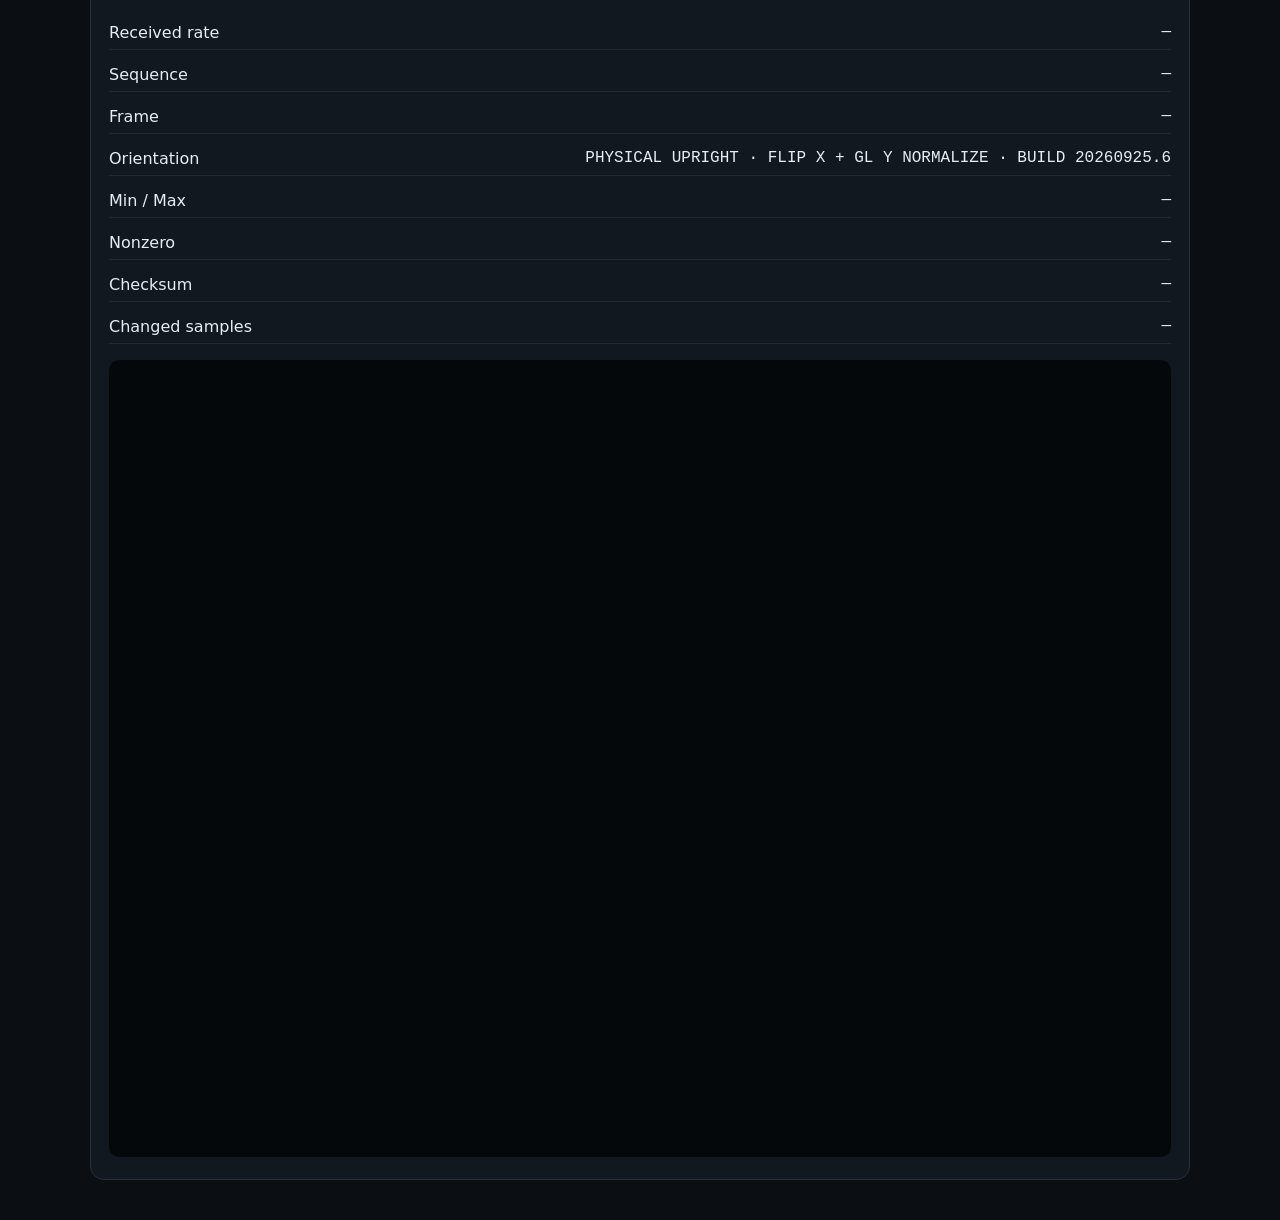
==== commit f921c602: "Cache-bust API test orientation build 20260925.6" ====
--- a/sensor-api-test.html
+++ b/sensor-api-test.html
@@ -14,7 +14,7 @@
 <p>The embedded headless Hub starts previously authorized D435 Depth and T265 automatically. No Viewer controls are required. Move the D435 or place a hand in front of it: Checksum and Changed samples below should change continuously.</p>
 <button id="refresh">Request status</button></div>
 <section class="card"><h2>Embedded Sensor Hub</h2>
-<iframe id="hubFrame" class="hub-frame" src="./sensor-hub.html" allow="camera; usb" title="Embedded RealSense Sensor Hub"></iframe>
+<iframe id="hubFrame" class="hub-frame" src="./sensor-hub.html?v=20260925.6" allow="camera; usb" title="Embedded RealSense Sensor Hub"></iframe>
 </section>
 <div class="grid">
 <section class="card"><h2>Hub</h2><dl>
@@ -36,10 +36,10 @@
 <div><dt>Received rate</dt><dd id="depthRate">—</dd></div>
 <div><dt>Sequence</dt><dd id="depthSeq">—</dd></div>
 <div><dt>Frame</dt><dd id="depthShape">—</dd></div>
-<div><dt>Orientation</dt><dd>PHYSICAL UPRIGHT · HORIZONTAL FLIP</dd></div>
+<div><dt>Orientation</dt><dd>PHYSICAL UPRIGHT · FLIP X + GL Y NORMALIZE · BUILD 20260925.6</dd></div>
 <div><dt>Min / Max</dt><dd id="depthMinMax">—</dd></div>
 <div><dt>Nonzero</dt><dd id="depthNonzero">—</dd></div>
 <div><dt>Checksum</dt><dd id="depthChecksum">—</dd></div>
 <div><dt>Changed samples</dt><dd id="depthChanged">—</dd></div>
 </dl><canvas id="depthCanvas" width="320" height="240"></canvas></section>
-</main><script type="module" src="src/sensor-api-test.js"></script></body></html>+</main><script type="module" src="src/sensor-api-test.js?v=20260925.6"></script></body></html>
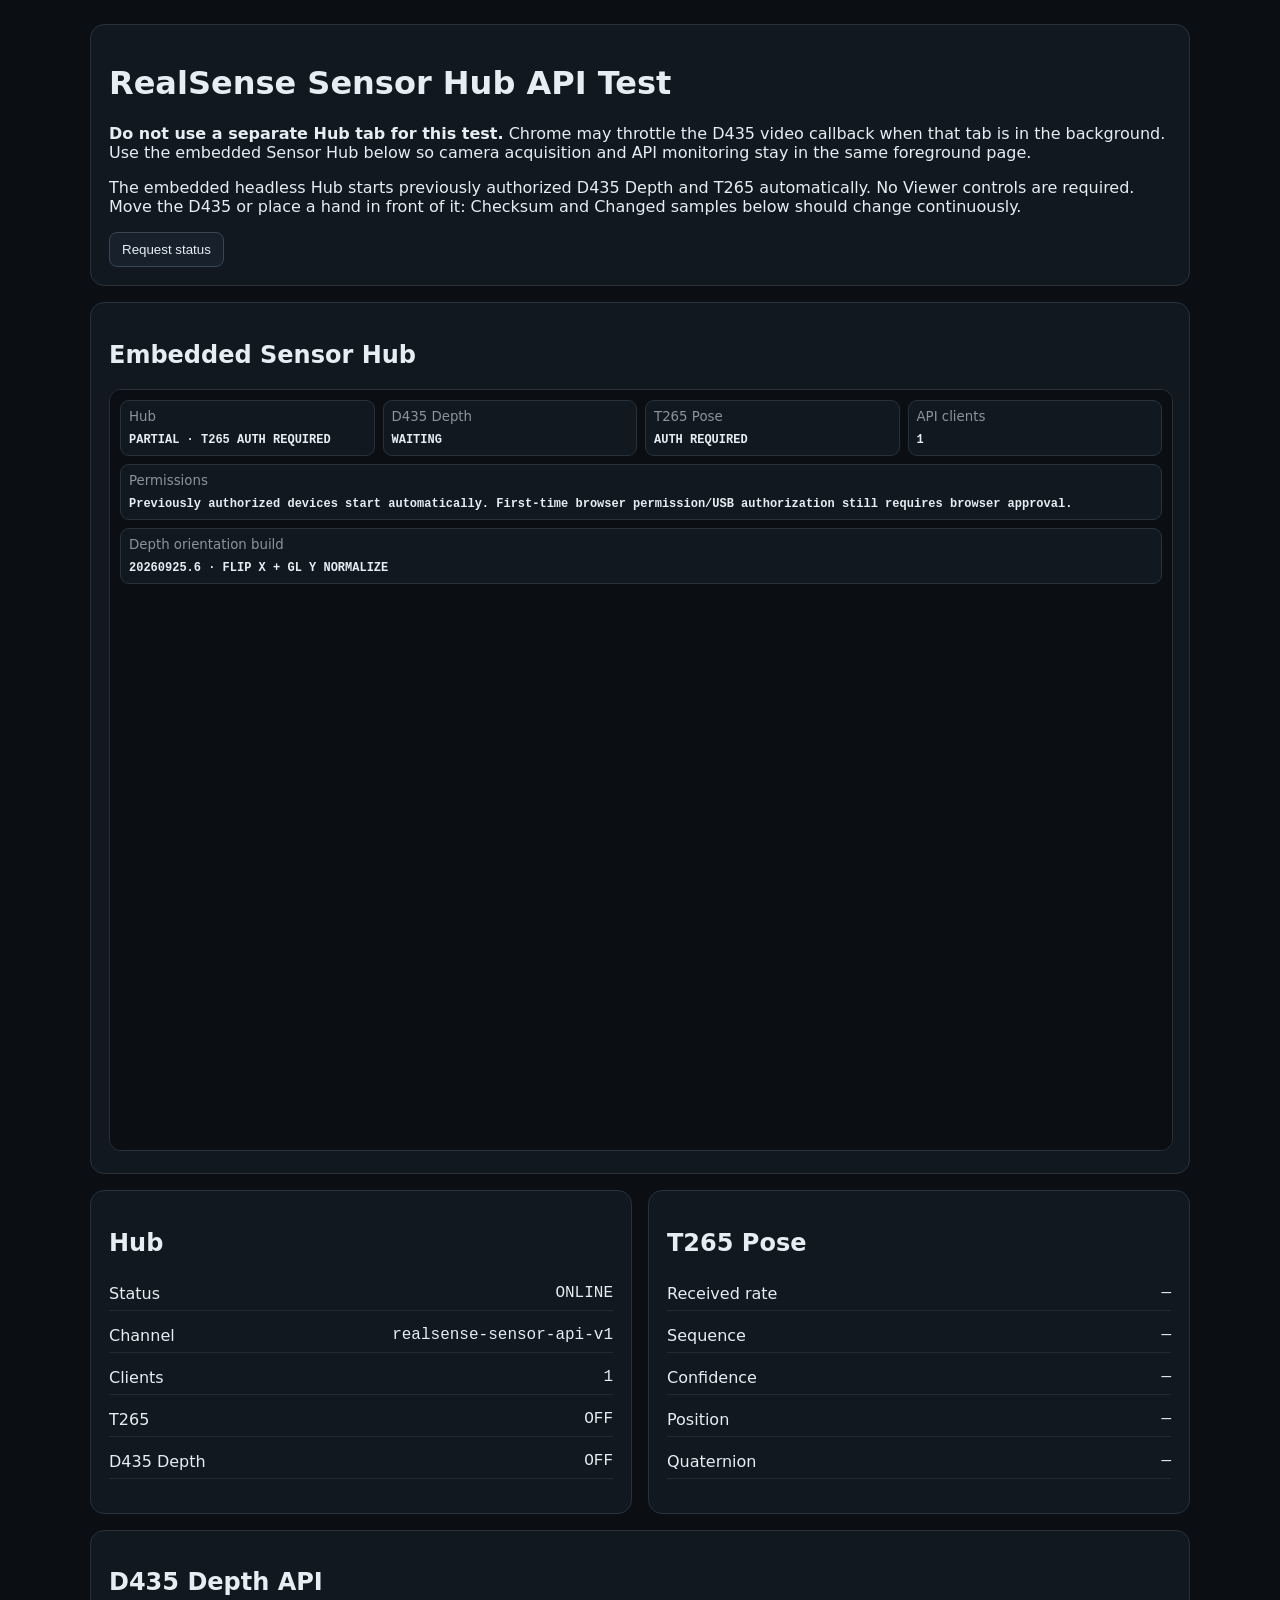
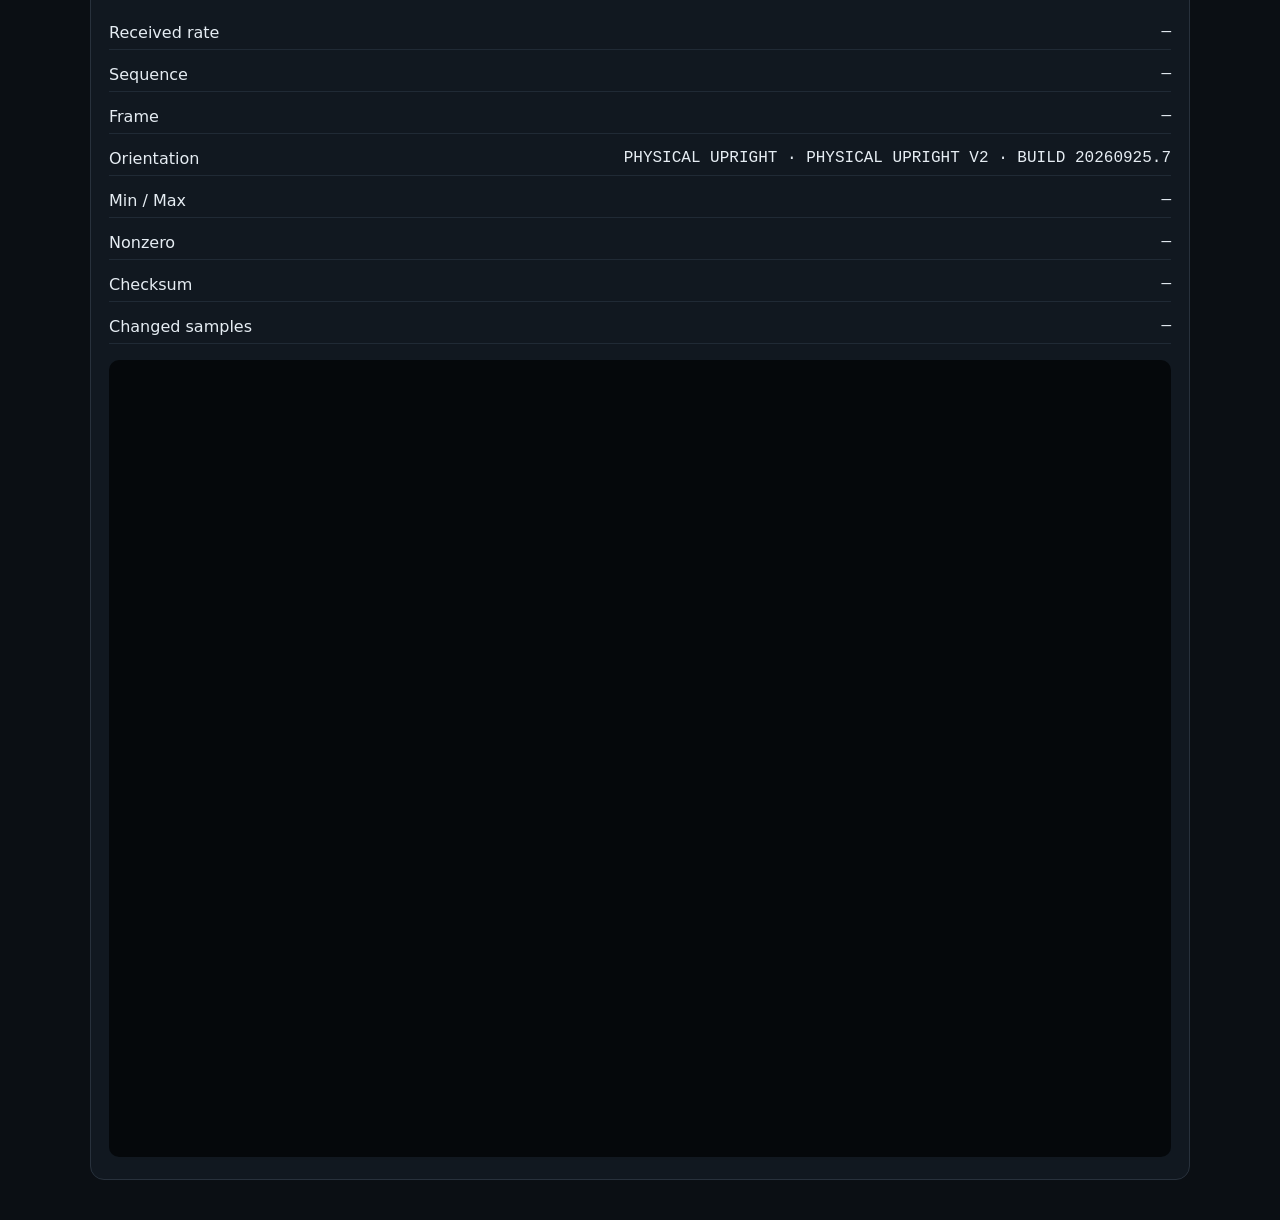
==== commit bbdc3434: "Use D435 physical upright v2 test build" ====
--- a/sensor-api-test.html
+++ b/sensor-api-test.html
@@ -14,7 +14,7 @@
 <p>The embedded headless Hub starts previously authorized D435 Depth and T265 automatically. No Viewer controls are required. Move the D435 or place a hand in front of it: Checksum and Changed samples below should change continuously.</p>
 <button id="refresh">Request status</button></div>
 <section class="card"><h2>Embedded Sensor Hub</h2>
-<iframe id="hubFrame" class="hub-frame" src="./sensor-hub.html?v=20260925.6" allow="camera; usb" title="Embedded RealSense Sensor Hub"></iframe>
+<iframe id="hubFrame" class="hub-frame" src="./sensor-hub.html?v=20260925.7" allow="camera; usb" title="Embedded RealSense Sensor Hub"></iframe>
 </section>
 <div class="grid">
 <section class="card"><h2>Hub</h2><dl>
@@ -36,10 +36,10 @@
 <div><dt>Received rate</dt><dd id="depthRate">—</dd></div>
 <div><dt>Sequence</dt><dd id="depthSeq">—</dd></div>
 <div><dt>Frame</dt><dd id="depthShape">—</dd></div>
-<div><dt>Orientation</dt><dd>PHYSICAL UPRIGHT · FLIP X + GL Y NORMALIZE · BUILD 20260925.6</dd></div>
+<div><dt>Orientation</dt><dd>PHYSICAL UPRIGHT · PHYSICAL UPRIGHT V2 · BUILD 20260925.7</dd></div>
 <div><dt>Min / Max</dt><dd id="depthMinMax">—</dd></div>
 <div><dt>Nonzero</dt><dd id="depthNonzero">—</dd></div>
 <div><dt>Checksum</dt><dd id="depthChecksum">—</dd></div>
 <div><dt>Changed samples</dt><dd id="depthChanged">—</dd></div>
 </dl><canvas id="depthCanvas" width="320" height="240"></canvas></section>
-</main><script type="module" src="src/sensor-api-test.js?v=20260925.6"></script></body></html>+</main><script type="module" src="src/sensor-api-test.js?v=20260925.7"></script></body></html>
